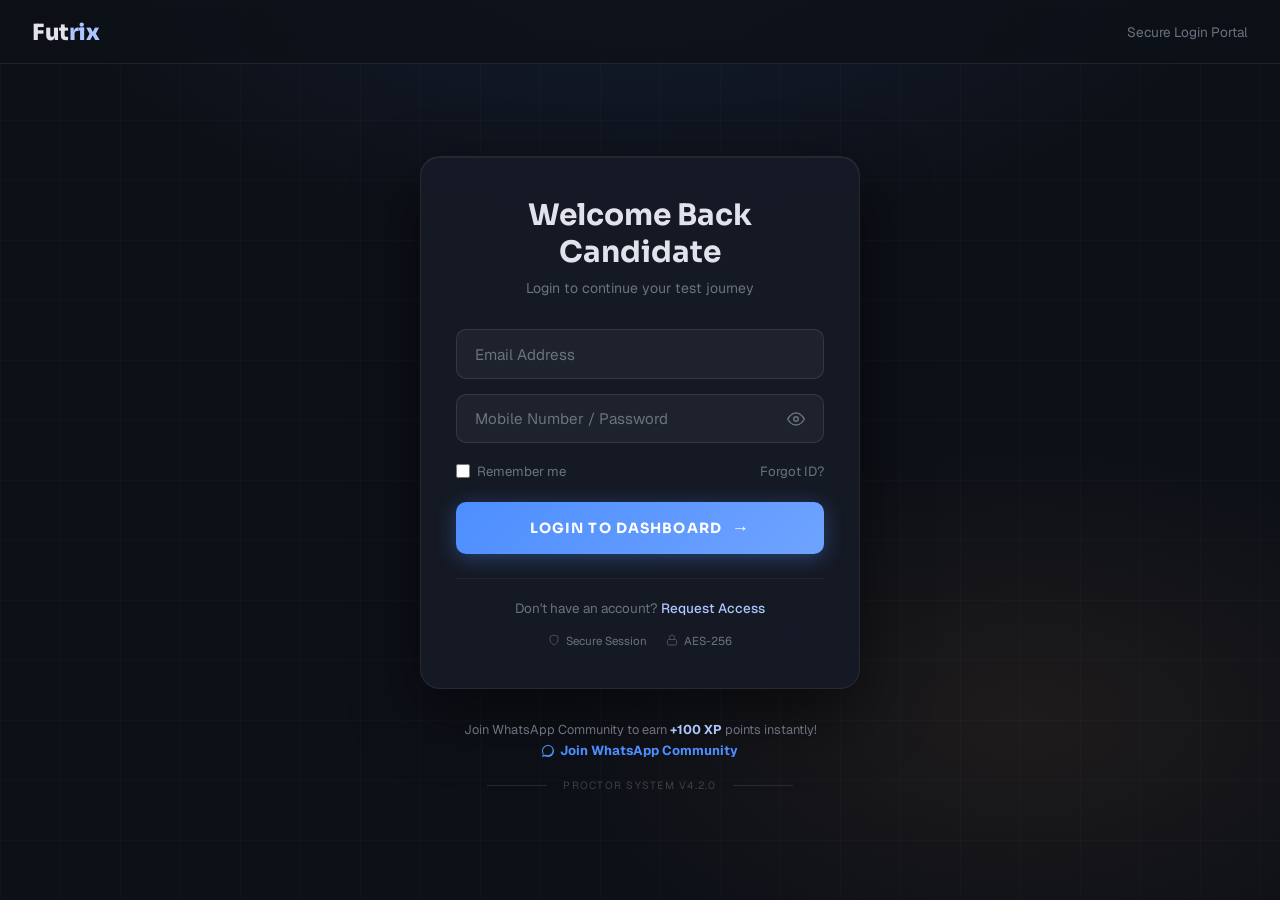
==== exam.html @ 5619fa66 "Update Futrix Web App - prevent duplicate registration and translate Roman Hindi to English" ====
<!DOCTYPE html>
<html lang="en">
<head>
  <meta charset="UTF-8" />
  <meta name="viewport" content="width=device-width, initial-scale=1.0" />
  <title>Exam | Futrix Pilot</title>
  <link rel="icon" type="image/png" href="favicon.png" />
  <link href="https://fonts.googleapis.com/css2?family=Sora:wght@400;500;600;700;800&family=Geist:wght@300;400;500;600&display=swap" rel="stylesheet" />
  <style>
    *, *::before, *::after { box-sizing: border-box; margin: 0; padding: 0; }

    :root {
      --bg:          #10131a;
      --surface:     #1a1f2e;
      --surface-hi:  #222838;
      --border:      rgba(255,255,255,0.07);
      --text:        #e1e2ec;
      --text-muted:  #6b7280;
      --primary:     #4d8eff;
      --answered:    #16a34a;
      --review:      #d97706;
      --not-visited: #2a3045;
      --current-bg:  rgba(77,142,255,0.25);
      --danger:      #ef4444;
    }

    html, body {
      height: 100%;
      font-family: 'Geist','Sora',sans-serif;
      background: var(--bg);
      color: var(--text);
      overflow: hidden;
    }

    /* ══════ TOP BAR ══════ */
    .topbar {
      height: 52px;
      background: rgba(13,16,23,0.98);
      border-bottom: 1px solid var(--border);
      display: flex;
      align-items: center;
      justify-content: space-between;
      padding: 0 1.5rem;
      position: fixed;
      top: 0; left: 0; right: 0;
      z-index: 100;
    }
    .logo {
      font-family: 'Sora', sans-serif;
      font-weight: 800;
      font-size: 1.3rem;
      letter-spacing: -0.02em;
      color: var(--text);
      text-decoration: none;
    }
    .logo span {
      color: var(--primary);
    }
    .series-id {
      font-family: 'Sora', sans-serif;
      font-size: 0.95rem;
      font-weight: 700;
      letter-spacing: 0.06em;
      color: var(--text);
    }
    .timer-badge {
      display: flex;
      align-items: center;
      gap: 0.45rem;
      background: var(--surface-hi);
      border: 1px solid var(--border);
      border-radius: 999px;
      padding: 0.35rem 1rem;
      font-family: 'Sora', sans-serif;
      font-size: 1rem;
      font-weight: 700;
      letter-spacing: 0.04em;
      color: var(--text);
      transition: background 0.3s;
    }
    .timer-badge.warning { background: rgba(239,68,68,0.15); border-color: rgba(239,68,68,0.4); color: #fca5a5; }
    .candidate-info {
      display: flex;
      align-items: center;
      gap: 0.75rem;
    }
    .candidate-details { text-align: right; }
    .candidate-name { font-size: 0.82rem; font-weight: 600; color: var(--text); }
    .candidate-id   { font-size: 0.68rem; color: var(--text-muted); }
    .avatar {
      width: 34px; height: 34px;
      border-radius: 50%;
      background: linear-gradient(135deg, var(--primary), #00e5d4);
      display: flex; align-items: center; justify-content: center;
      font-size: 0.85rem;
      font-weight: 700;
      color: #fff;
      flex-shrink: 0;
    }

    /* ══════ MAIN LAYOUT ══════ */
    .exam-layout {
      display: flex;
      height: 100vh;
      padding-top: 52px;
    }

    /* ══════ LEFT: QUESTION PANEL ══════ */
    .question-panel {
      flex: 1;
      display: flex;
      flex-direction: column;
      overflow: hidden;
      padding: 1.2rem 1.5rem 0;
    }

    .q-header {
      display: flex;
      align-items: center;
      justify-content: space-between;
      margin-bottom: 1rem;
      flex-shrink: 0;
    }
    .q-number {
      font-family: 'Sora', sans-serif;
      font-size: 1.4rem;
      font-weight: 700;
      color: var(--text);
    }
    .marks-badge {
      font-size: 0.78rem;
      font-weight: 600;
      color: var(--text-muted);
      background: var(--surface-hi);
      border: 1px solid var(--border);
      border-radius: 999px;
      padding: 0.3rem 0.9rem;
    }
    .marks-badge span { color: #4ade80; margin-right: 0.3rem; }
    .marks-badge em   { color: #f87171; font-style: normal; }

    /* Question Box */
    .q-box {
      background: var(--surface);
      border: 1px solid var(--border);
      border-radius: 14px;
      padding: 1.4rem;
      margin-bottom: 1rem;
      flex-shrink: 0;
    }
    .q-text {
      font-size: 0.95rem;
      line-height: 1.7;
      color: var(--text);
    }

    /* Options */
    .options-list {
      display: flex;
      flex-direction: column;
      gap: 0.6rem;
      margin-bottom: 1.2rem;
      flex-shrink: 0;
    }
    .option-btn {
      display: flex;
      align-items: center;
      gap: 1rem;
      padding: 0.85rem 1.1rem;
      border-radius: 10px;
      border: 1px solid rgba(255,255,255,0.08);
      background: var(--surface);
      color: var(--text);
      font-family: 'Geist', sans-serif;
      font-size: 0.92rem;
      cursor: pointer;
      transition: all 0.15s ease;
      text-align: left;
      width: 100%;
    }
    .option-btn:hover { border-color: rgba(77,142,255,0.35); background: rgba(77,142,255,0.06); }
    .option-btn.selected {
      background: rgba(77,142,255,0.18);
      border-color: var(--primary);
      color: #c7d9ff;
    }
    .option-label {
      width: 26px; height: 26px;
      border-radius: 6px;
      background: var(--surface-hi);
      display: flex; align-items: center; justify-content: center;
      font-size: 0.78rem;
      font-weight: 700;
      flex-shrink: 0;
      color: var(--text-muted);
      transition: all 0.15s;
    }
    .option-btn.selected .option-label {
      background: var(--primary);
      color: #fff;
    }

    /* Navigation */
    .nav-bar {
      display: flex;
      align-items: center;
      gap: 0.7rem;
      padding: 0.9rem 0 1rem;
      flex-shrink: 0;
      flex-wrap: wrap;
    }
    .btn-nav {
      padding: 0.65rem 1.2rem;
      border-radius: 8px;
      border: 1px solid rgba(255,255,255,0.1);
      background: var(--surface-hi);
      color: var(--text);
      font-family: 'Geist', sans-serif;
      font-size: 0.85rem;
      font-weight: 500;
      cursor: pointer;
      transition: all 0.15s;
    }
    .btn-nav:hover { background: #2a3045; }
    .btn-mark {
      background: transparent;
      border-color: var(--review);
      color: #fbbf24;
    }
    .btn-mark:hover { background: rgba(217,119,6,0.12); }
    .btn-mark.active { background: rgba(217,119,6,0.15); }
    .btn-save {
      margin-left: auto;
      background: linear-gradient(135deg, var(--primary), #6fa3ff);
      border-color: transparent;
      color: #fff;
      font-weight: 600;
      box-shadow: 0 2px 12px rgba(77,142,255,0.3);
    }
    .btn-save:hover { transform: translateY(-1px); box-shadow: 0 4px 18px rgba(77,142,255,0.45); }

    /* ══════ RIGHT: PALETTE PANEL ══════ */
    .palette-panel {
      width: 280px;
      flex-shrink: 0;
      border-left: 1px solid var(--border);
      background: rgba(13,16,23,0.6);
      display: flex;
      flex-direction: column;
      overflow: hidden;
    }

    .palette-header {
      padding: 1rem 1.1rem 0.7rem;
      border-bottom: 1px solid var(--border);
      font-family: 'Sora', sans-serif;
      font-size: 0.88rem;
      font-weight: 700;
      color: var(--text);
      flex-shrink: 0;
    }

    /* Legend */
    .palette-legend {
      display: grid;
      grid-template-columns: 1fr 1fr;
      gap: 0.35rem 0.5rem;
      padding: 0.6rem 1.1rem;
      border-bottom: 1px solid var(--border);
      flex-shrink: 0;
    }
    .legend-item {
      display: flex;
      align-items: center;
      gap: 0.4rem;
      font-size: 0.68rem;
      color: var(--text-muted);
    }
    .legend-dot {
      width: 10px; height: 10px;
      border-radius: 3px;
      flex-shrink: 0;
    }
    .ld-answered    { background: var(--answered); }
    .ld-review      { background: var(--review); }
    .ld-current     { background: var(--primary); }
    .ld-not-visited { background: var(--not-visited); border: 1px solid rgba(255,255,255,0.1); }

    /* Grid */
    .palette-grid-wrap {
      flex: 1;
      overflow-y: auto;
      padding: 0.7rem 0.9rem;
    }
    .palette-grid-wrap::-webkit-scrollbar { width: 4px; }
    .palette-grid-wrap::-webkit-scrollbar-track { background: transparent; }
    .palette-grid-wrap::-webkit-scrollbar-thumb { background: rgba(255,255,255,0.1); border-radius: 4px; }

    .palette-grid {
      display: grid;
      grid-template-columns: repeat(4, 1fr);
      gap: 0.45rem;
    }
    .p-btn {
      aspect-ratio: 1;
      border-radius: 8px;
      border: 1px solid rgba(255,255,255,0.1);
      background: var(--not-visited);
      color: var(--text-muted);
      font-family: 'Sora', sans-serif;
      font-size: 0.78rem;
      font-weight: 600;
      cursor: pointer;
      transition: all 0.15s;
      display: flex; align-items: center; justify-content: center;
    }
    .p-btn:hover { transform: scale(1.05); }
    .p-btn.answered    { background: var(--answered); color: #fff; border-color: transparent; }
    .p-btn.review      { background: var(--review);   color: #fff; border-color: transparent; }
    .p-btn.current     { background: var(--primary);  color: #fff; border-color: transparent; box-shadow: 0 0 10px rgba(77,142,255,0.5); }
    .p-btn.ans-review  { background: linear-gradient(135deg, var(--answered), var(--review)); color:#fff; border-color:transparent; }

    /* Progress + Submit */
    .palette-footer {
      padding: 0.8rem 1.1rem;
      border-top: 1px solid var(--border);
      flex-shrink: 0;
    }
    .progress-label {
      font-size: 0.65rem;
      font-weight: 600;
      letter-spacing: 0.1em;
      text-transform: uppercase;
      color: var(--text-muted);
      margin-bottom: 0.4rem;
    }
    .progress-bar {
      height: 5px;
      background: rgba(255,255,255,0.08);
      border-radius: 3px;
      overflow: hidden;
      margin-bottom: 0.9rem;
    }
    .progress-fill {
      height: 100%;
      background: linear-gradient(90deg, var(--primary), #00e5d4);
      border-radius: 3px;
      transition: width 0.4s ease;
    }
    .btn-submit {
      width: 100%;
      padding: 0.85rem;
      border-radius: 10px;
      border: none;
      background: linear-gradient(135deg, #ef4444, #dc2626);
      color: #fff;
      font-family: 'Sora', sans-serif;
      font-size: 0.9rem;
      font-weight: 700;
      cursor: pointer;
      display: flex;
      align-items: center;
      justify-content: center;
      gap: 0.5rem;
      transition: all 0.2s;
      box-shadow: 0 4px 14px rgba(239,68,68,0.35);
    }
    .btn-submit:hover { transform: translateY(-2px); box-shadow: 0 6px 20px rgba(239,68,68,0.5); }
    .btn-submit:disabled { opacity: 0.6; cursor: not-allowed; transform: none; }

    /* ══════ LOADING / ERROR SCREEN ══════ */
    .screen-overlay {
      position: fixed;
      inset: 0;
      background: var(--bg);
      display: flex;
      flex-direction: column;
      align-items: center;
      justify-content: center;
      gap: 1rem;
      z-index: 500;
    }
    .screen-overlay.hidden { display: none; }
    .loading-spinner {
      width: 48px; height: 48px;
      border: 3px solid rgba(77,142,255,0.2);
      border-top-color: var(--primary);
      border-radius: 50%;
      animation: spin 0.8s linear infinite;
    }
    @keyframes spin { to { transform: rotate(360deg); } }
    .loading-text { font-size: 0.9rem; color: var(--text-muted); }

    /* ══════ CONFIRM DIALOG ══════ */
    .dialog-overlay {
      position: fixed;
      inset: 0;
      background: rgba(0,0,0,0.7);
      display: none;
      align-items: center;
      justify-content: center;
      z-index: 600;
      backdrop-filter: blur(4px);
    }
    .dialog-overlay.show { display: flex; }
    .dialog-box {
      background: var(--surface);
      border: 1px solid var(--border);
      border-radius: 16px;
      padding: 2rem;
      max-width: 400px;
      width: 90%;
      text-align: center;
    }
    .dialog-icon { font-size: 2.5rem; margin-bottom: 0.8rem; }
    .dialog-title { font-family:'Sora',sans-serif; font-size:1.2rem; font-weight:700; margin-bottom:0.5rem; }
    .dialog-msg { font-size:0.85rem; color:var(--text-muted); line-height:1.6; margin-bottom:1.5rem; }
    .dialog-stats {
      display: grid;
      grid-template-columns: repeat(3,1fr);
      gap: 0.5rem;
      margin-bottom: 1.5rem;
    }
    .dialog-stat {
      background: var(--surface-hi);
      border-radius: 8px;
      padding: 0.5rem;
    }
    .dialog-stat-val { font-family:'Sora',sans-serif; font-size:1.2rem; font-weight:700; }
    .dialog-stat-lbl { font-size:0.65rem; color:var(--text-muted); text-transform:uppercase; letter-spacing:0.06em; }
    .dialog-actions { display:flex; gap:0.7rem; }
    .dialog-cancel {
      flex:1; padding:0.7rem; border-radius:8px;
      border:1px solid var(--border); background:var(--surface-hi);
      color:var(--text-muted); font-family:'Geist',sans-serif;
      font-size:0.85rem; cursor:pointer; transition:background 0.2s;
    }
    .dialog-cancel:hover { background:#2a3045; color:var(--text); }
    .dialog-confirm {
      flex:1; padding:0.7rem; border-radius:8px;
      border:none; background:linear-gradient(135deg,#ef4444,#dc2626);
      color:#fff; font-family:'Geist',sans-serif;
      font-size:0.85rem; font-weight:600; cursor:pointer;
      transition:all 0.2s;
    }
    .dialog-confirm:hover { transform:translateY(-1px); }

    /* ══════ RESULT SCREEN ══════ */
    .result-screen {
      position: fixed;
      inset: 0;
      background: var(--bg);
      display: none;
      flex-direction: column;
      align-items: center;
      justify-content: center;
      z-index: 700;
      gap: 1.2rem;
      padding: 2rem;
    }
    .result-screen.show { display: flex; }
    .result-logo { font-family:'Sora',sans-serif; font-size:1.8rem; font-weight:800; color:#adc6ff; margin-bottom:0.5rem; }
    .result-card {
      background: var(--surface);
      border: 1px solid var(--border);
      border-radius: 20px;
      padding: 2.5rem;
      max-width: 500px;
      width: 100%;
      text-align: center;
    }
    .result-title { font-family:'Sora',sans-serif; font-size:1.5rem; font-weight:700; margin-bottom:0.4rem; }
    .result-sub { font-size:0.85rem; color:var(--text-muted); margin-bottom:1.5rem; }
    .result-score-ring {
      width: 120px; height: 120px;
      border-radius: 50%;
      border: 4px solid var(--primary);
      display: flex; flex-direction:column;
      align-items: center; justify-content: center;
      margin: 0 auto 1.5rem;
      box-shadow: 0 0 30px rgba(77,142,255,0.3);
    }
    .result-score-val { font-family:'Sora',sans-serif; font-size:1.8rem; font-weight:800; color:var(--primary); }
    .result-score-lbl { font-size:0.65rem; color:var(--text-muted); text-transform:uppercase; }
    .result-grid {
      display: grid;
      grid-template-columns: repeat(3,1fr);
      gap: 0.75rem;
      margin-bottom: 1.5rem;
    }
    .result-stat {
      background: var(--surface-hi);
      border-radius: 10px;
      padding: 0.8rem;
    }
    .result-stat-val { font-family:'Sora',sans-serif; font-size:1.3rem; font-weight:700; }
    .result-stat-lbl { font-size:0.65rem; color:var(--text-muted); text-transform:uppercase; letter-spacing:0.05em; margin-top:0.2rem; }
    .result-stat.green .result-stat-val { color:#4ade80; }
    .result-stat.red   .result-stat-val { color:#f87171; }
    .btn-home {
      width:100%; padding:0.85rem; border-radius:10px;
      border:none; background:linear-gradient(135deg,#4d8eff,#6fa3ff);
      color:#fff; font-family:'Sora',sans-serif; font-size:0.9rem;
      font-weight:600; cursor:pointer; transition:all 0.2s;
    }
    .btn-home:hover { transform:translateY(-2px); }

    /* ══════ RESPONSIVE ══════ */
    @media (max-width: 768px) {
      html, body { overflow: auto; }
      .exam-layout { flex-direction: column; height: auto; overflow: auto; }
      .palette-panel { width: 100%; border-left: none; border-top: 1px solid var(--border); }
      .palette-grid { grid-template-columns: repeat(6,1fr); }
      .question-panel { overflow: visible; }
    }
    @media (max-width: 480px) {
      .topbar { padding: 0 0.8rem; }
      .series-id { font-size: 0.75rem; }
      .candidate-name { font-size: 0.72rem; }
      .candidate-id { display: none; }
      .question-panel { padding: 0.8rem 0.8rem 0; }
      .palette-grid { grid-template-columns: repeat(5,1fr); }
    }
  </style>
</head>
<body>

<!-- Loading Screen -->
<div class="screen-overlay" id="loadingScreen">
  <div class="loading-spinner" id="loadingSpinner"></div>
  <div class="loading-text" id="loadingText">Loading exam questions...</div>
  <button id="startFullscreenBtn" style="display: none; padding: 0.95rem 2rem; border-radius: 12px; border: none; background: linear-gradient(135deg, #4d8eff, #6fa3ff); color: #fff; font-family: 'Sora', sans-serif; font-size: 1.05rem; font-weight: 700; cursor: pointer; box-shadow: 0 4px 20px rgba(77, 142, 255, 0.4); transition: transform 0.2s;" onmouseover="this.style.transform='translateY(-2px)'" onmouseout="this.style.transform='translateY(0)'">
    🚀 Enter Secure Exam Mode
  </button>
</div>

<!-- Confirm Submit Dialog -->
<div class="dialog-overlay" id="submitDialog">
  <div class="dialog-box">
    <div class="dialog-icon">⚠️</div>
    <div class="dialog-title">Submit Exam?</div>
    <div class="dialog-msg">Are you sure you want to submit? You cannot change answers after submission.</div>
    <div class="dialog-stats">
      <div class="dialog-stat">
        <div class="dialog-stat-val" id="dlg-answered" style="color:#4ade80">0</div>
        <div class="dialog-stat-lbl">Answered</div>
      </div>
      <div class="dialog-stat">
        <div class="dialog-stat-val" id="dlg-review" style="color:#fbbf24">0</div>
        <div class="dialog-stat-lbl">For Review</div>
      </div>
      <div class="dialog-stat">
        <div class="dialog-stat-val" id="dlg-unanswered" style="color:#f87171">0</div>
        <div class="dialog-stat-lbl">Not Answered</div>
      </div>
    </div>
    <div class="dialog-actions">
      <button class="dialog-cancel" id="cancelSubmit">Cancel</button>
      <button class="dialog-confirm" id="confirmSubmit">Submit Now</button>
    </div>
  </div>
</div>

<!-- Exit Confirmation Dialog -->
<div class="dialog-overlay" id="exitWarnDialog">
  <div class="dialog-box">
    <div class="dialog-icon" style="color: var(--danger);">⚠️</div>
    <div class="dialog-title" style="color: var(--danger); font-family: 'Sora', sans-serif; font-size: 1.25rem; font-weight: 700; margin-bottom: 0.6rem;">Sandbox Exit Warning</div>
    <div class="dialog-msg" style="font-size: 0.88rem; color: var(--text-muted); line-height: 1.6; margin-bottom: 1.5rem;">
      Are you sure you want to end the test? Exiting fullscreen or switching tabs is not allowed. Click "No" to return to the test, or "Yes" to submit and exit.
    </div>
    <div class="dialog-actions" style="display: flex; gap: 0.8rem;">
      <button class="dialog-cancel" id="confirmNoExit" style="flex: 1; padding: 0.75rem; border-radius: 10px; border: 1px solid var(--border); background: var(--answered); color: #fff; font-family: 'Geist', sans-serif; font-size: 0.88rem; font-weight: 700; cursor: pointer; transition: all 0.2s;">
        No, Stay in Test
      </button>
      <button class="dialog-confirm" id="confirmYesExit" style="flex: 1; padding: 0.75rem; border-radius: 10px; border: none; background: linear-gradient(135deg, #ef4444, #dc2626); color: #fff; font-family: 'Geist', sans-serif; font-size: 0.88rem; font-weight: 700; cursor: pointer; transition: all 0.2s;">
        Yes, End Test
      </button>
    </div>
  </div>
</div>

<!-- Result Screen -->
<div class="result-screen" id="resultScreen">
  <div class="result-logo">Futrix</div>
  <div class="result-card">
    <div class="result-title">Exam Submitted! 🎉</div>
    <p class="result-sub">Your responses have been saved successfully.</p>
    <div class="result-score-ring">
      <div class="result-score-val" id="res-score">0</div>
      <div class="result-score-lbl">Score</div>
    </div>
    <!-- XP earned badge -->
    <div style="text-align:center;margin:-0.5rem 0 1rem;font-family:'Sora',sans-serif;font-size:0.95rem;font-weight:700" id="res-xp">+0 XP</div>
    <div class="result-grid">
      <div class="result-stat green">
        <div class="result-stat-val" id="res-correct">0</div>
        <div class="result-stat-lbl">Correct (+1 XP each)</div>
      </div>
      <div class="result-stat red">
        <div class="result-stat-val" id="res-wrong">0</div>
        <div class="result-stat-lbl">Wrong (-0.25 XP each)</div>
      </div>
      <div class="result-stat">
        <div class="result-stat-val" id="res-skipped">0</div>
        <div class="result-stat-lbl">Skipped</div>
      </div>
    </div>
    <button class="btn-home" onclick="window.location.href='instruction.html'">Back to Dashboard</button>
  </div>
</div>


<!-- Top Bar -->
<div class="topbar" id="topbar">
  <div style="display: flex; align-items: center; gap: 1.5rem;">
    <a href="#" class="logo">Fut<span>rix</span></a>
    <div class="series-id" id="seriesId">TS-8842-QUANT</div>
  </div>
  <div class="timer-badge" id="timerBadge">
    <svg width="14" height="14" viewBox="0 0 24 24" fill="none" stroke="currentColor" stroke-width="2.5"><circle cx="12" cy="12" r="10"/><polyline points="12 6 12 12 16 14"/></svg>
    <span id="timerDisplay">60:00</span>
  </div>
  <div class="candidate-info">
    <div class="candidate-details">
      <div class="candidate-name" id="topCandidateName">Pilot</div>
      <div class="candidate-id" id="topCandidateId">CANDIDATE ID: —</div>
    </div>
    <div class="avatar" id="topAvatar">P</div>
  </div>
</div>

<!-- Exam Layout -->
<div class="exam-layout" id="examLayout" style="display:none">

  <!-- ── LEFT: Question ── -->
  <div class="question-panel">

    <div class="q-header">
      <div class="q-number" id="qNumber">Question 1</div>
      <div class="marks-badge">
        <span id="marksPos">+4 Marks</span> | <em id="marksNeg">-1 Negative</em>
      </div>
    </div>

    <div class="q-box">
      <p class="q-text" id="qText">Loading question...</p>
    </div>

    <div class="options-list" id="optionsList">
      <!-- Injected by JS -->
    </div>

    <div class="nav-bar">
      <button class="btn-nav" id="btnPrev" onclick="goTo(currentQ - 1)">◀ Previous</button>
      <button class="btn-nav btn-mark" id="btnMark" onclick="toggleMark()">Mark for Review</button>
      <button class="btn-nav" onclick="clearAnswer()">Clear Response</button>
      <button class="btn-nav btn-save" id="btnNext" onclick="saveAndNext()">Save &amp; Next ▶</button>
    </div>

  </div>

  <!-- ── RIGHT: Palette ── -->
  <div class="palette-panel">
    <div class="palette-header">Question Palette</div>

    <div class="palette-legend">
      <div class="legend-item"><div class="legend-dot ld-answered"></div> Answered</div>
      <div class="legend-item"><div class="legend-dot ld-not-visited"></div> Not Visited</div>
      <div class="legend-item"><div class="legend-dot ld-review"></div> Review</div>
      <div class="legend-item"><div class="legend-dot ld-current"></div> Current</div>
    </div>

    <div class="palette-grid-wrap">
      <div class="palette-grid" id="paletteGrid"></div>
    </div>

    <div class="palette-footer">
      <div class="progress-label">Overall Progress</div>
      <div class="progress-bar">
        <div class="progress-fill" id="progressFill" style="width:0%"></div>
      </div>
      <button class="btn-submit" id="btnSubmit" onclick="openSubmitDialog()">
        <svg width="14" height="14" viewBox="0 0 24 24" fill="none" stroke="currentColor" stroke-width="2.5"><polyline points="9 11 12 14 22 4"/><path d="M21 12v7a2 2 0 0 1-2 2H5a2 2 0 0 1-2-2V5a2 2 0 0 1 2-2h11"/></svg>
        Submit Test
      </button>
    </div>
  </div>

</div>

<script>
/* ═══════════════════════════════════════════════
   CONFIGURATION — Update these values
═══════════════════════════════════════════════ */
const APPS_SCRIPT_URL = 'https://script.google.com/macros/s/AKfycbysnDWGpDmNvSYvnl9o_SezWAijjXYcV2Vp-47MxmYY3z8pXTLGP82DO3xg1wQ9iQs1/exec';

// Load config from sessionStorage (set by instruction.html via Apps Script)
const _savedCfg = JSON.parse(sessionStorage.getItem('futrix_exam_config') || '{}');

const EXAM_CONFIG = {
  seriesId:     _savedCfg.seriesId  || 'TS-8842-QUANT',
  totalTime:    (_savedCfg.duration || 30) * 60,   // convert mins → seconds
  marksCorrect: 1,               // +1 per correct
  marksWrong:  -0.25,            // -0.25 per wrong
};



/* ═══════════════════════════════════════════════
   STATE
═══════════════════════════════════════════════ */
let questions   = [];
let answers     = {};   // { qIndex: 'A'|'B'|'C'|'D' }
let marked      = {};   // { qIndex: true }
let visited     = {};   // { qIndex: true }
let currentQ    = 0;
let timerLeft   = EXAM_CONFIG.totalTime;
let timerHandle = null;
let submitted   = false;

const user = JSON.parse(sessionStorage.getItem('futrix_user') || '{}');

/* ═══════════════════════════════════════════════
   AUTH GUARD
═══════════════════════════════════════════════ */
if (!user.name) {
  window.location.href = 'login.html';
}

/* ═══════════════════════════════════════════════
   INIT
═══════════════════════════════════════════════ */
window.addEventListener('DOMContentLoaded', () => {
  // Populate candidate info
  document.getElementById('topCandidateName').textContent = user.name || 'Pilot';
  document.getElementById('topCandidateId').textContent   = 'ID: ' + (user.email || '—').split('@')[0].toUpperCase();
  document.getElementById('topAvatar').textContent        = (user.name || 'P').charAt(0).toUpperCase();
  document.getElementById('seriesId').textContent         = EXAM_CONFIG.seriesId;

  loadQuestions();
});

/* ═══════════════════════════════════════════════
   NETWORK HELPERS
═══════════════════════════════════════════════ */

// JSONP (works with Apps Script callback support)
function jsonpFetch(baseUrl, params, cbName) {
  return new Promise((resolve, reject) => {
    const t = setTimeout(() => { cleanup(); reject(new Error('Timeout')); }, 15000);
    window[cbName] = (data) => { cleanup(); resolve(data); };
    function cleanup() {
      clearTimeout(t);
      delete window[cbName];
      const el = document.getElementById('_examjsonp');
      if (el) el.remove();
    }
    const qs = params ? '&' + Object.keys(params).map(k =>
      encodeURIComponent(k) + '=' + encodeURIComponent(params[k])).join('&') : '';
    const s = document.createElement('script');
    s.id    = '_examjsonp';
    s.src   = baseUrl + qs + '&callback=' + cbName;
    s.onerror = () => { cleanup(); reject(new Error('Script load failed')); };
    document.head.appendChild(s);
  });
}

// Plain fetch fallback (works when Apps Script has CORS)
async function plainFetch(url) {
  const ctrl = new AbortController();
  const t    = setTimeout(() => ctrl.abort(), 12000);
  try {
    const res  = await fetch(url, { signal: ctrl.signal, redirect: 'follow' });
    const text = await res.text();
    clearTimeout(t);
    // Strip JSONP wrapper if present: funcName({...})
    const cleaned = text.trim()
      .replace(/^[a-zA-Z_$][a-zA-Z0-9_$.]*\s*\(/, '')
      .replace(/\)\s*;?\s*$/, '');
    return JSON.parse(cleaned);
  } catch (e) {
    clearTimeout(t);
    throw e;
  }
}

/* ═══════════════════════════════════════════════
   LOAD QUESTIONS
═══════════════════════════════════════════════ */
async function loadQuestions() {
  const baseUrl = APPS_SCRIPT_URL;
  const params  = { action: 'questions' };
  let data      = null;

  // Strategy 1: JSONP
  try {
    data = await jsonpFetch(baseUrl, params, 'fq_' + Date.now());
  } catch (err1) {
    console.warn('JSONP failed:', err1.message, '— trying fetch...');
    // Strategy 2: Plain fetch
    try {
      data = await plainFetch(baseUrl + '?action=questions');
    } catch (err2) {
      console.error('Fetch also failed:', err2.message);
    }
  }

  if (!data) {
    showLoadError(
      '⚠️ Google Apps Script Update Required!',
      'Your Apps Script is missing the questions handler. Please follow the steps below:'
    );
    return;
  }

  if (data.success && Array.isArray(data.questions) && data.questions.length > 0) {
    questions = data.questions;
    // Show Launch Button instead of starting immediately
    const spinner = document.getElementById('loadingSpinner');
    const loadText = document.getElementById('loadingText');
    const launchBtn = document.getElementById('startFullscreenBtn');
    if (spinner) spinner.style.display = 'none';
    if (loadText) {
      loadText.innerHTML = '🎯 Sandbox Ready!<br><span style="font-size: 0.85rem; color: var(--text-muted); font-weight: normal; display: block; margin-top: 0.5rem;">To start the test, please launch in secure sandbox mode. This will lock your browser into fullscreen to prevent tab switching.</span>';
      loadText.style.marginBottom = '1.5rem';
    }
    if (launchBtn) {
      launchBtn.style.display = 'block';
      launchBtn.onclick = () => {
        requestSandboxFullscreen();
      };
    }
  } else {
    const msg = data.message || 'No data was found in the Questions sheet.';
    showLoadError('Failed to load questions', msg);
  }
}

function showLoadError(title, detail) {
  const lo = document.getElementById('loadingScreen');
  lo.innerHTML = `
    <div style="font-size:2.5rem;margin-bottom:0.6rem">⚠️</div>
    <div style="font-family:'Sora',sans-serif;font-size:1.1rem;font-weight:700;color:#e1e2ec;margin-bottom:0.5rem">${title}</div>
    <div style="font-size:0.82rem;color:#6b7280;max-width:380px;text-align:center;line-height:1.6;margin-bottom:1.4rem">${detail}</div>
    <div style="background:#1a1f2e;border:1px solid rgba(255,255,255,0.07);border-radius:12px;padding:1rem 1.4rem;max-width:400px;text-align:left;font-size:0.78rem;color:#9ca3af;line-height:1.8;margin-bottom:1.2rem">
      <b style="color:#e1e2ec">How to Update Apps Script:</b><br>
      1. Open Google Apps Script (Extensions → Apps Script)<br>
      2. Paste the entire updated script into Code.gs (refer to Apps_Script_Code.js)<br>
      3. Deploy → Manage Deployments → Edit → Choose "New version" → Deploy<br><br>
      <b style="color:#e1e2ec">Prepare Google Sheet Tabs:</b><br>
      4. Create a sheet tab named <b style="color:#adc6ff">"Questions"</b> in your Google Sheet<br>
      5. Structure columns as: Q.No | Question | OptA | OptB | OptC | OptD | Correct | Marks | Negative
    </div>
    <button onclick="location.reload()" style="padding:0.7rem 2rem;border-radius:8px;border:none;background:linear-gradient(135deg,#4d8eff,#6fa3ff);color:#fff;font-family:'Sora',sans-serif;font-size:0.88rem;font-weight:600;cursor:pointer">
      🔄 Retry
    </button>
  `;
}


/* ═══════════════════════════════════════════════
   INIT EXAM
═══════════════════════════════════════════════ */
function initExam() {
  document.getElementById('loadingScreen').classList.add('hidden');
  document.getElementById('examLayout').style.display = 'flex';

  buildPalette();
  visited[0] = true;
  renderQuestion(0);
  startTimer();
}

/* ═══════════════════════════════════════════════
   SECURE SANDBOX & FULLSCREEN MANAGEMENT
   ═══════════════════════════════════════════════ */
function requestSandboxFullscreen() {
  const docEl = document.documentElement;
  const requestFS = docEl.requestFullscreen || docEl.mozRequestFullScreen || docEl.webkitRequestFullscreen || docEl.msRequestFullscreen;
  if (requestFS) {
    requestFS.call(docEl)
      .then(() => {
        initExam();
      })
      .catch(err => {
        console.warn('Fullscreen request rejected or failed:', err);
        // Fallback to init exam anyway so the candidate is not blocked
        initExam();
      });
  } else {
    initExam(); // Fallback
  }
}

let isExitWarningOpen = false;

function triggerExitWarning() {
  if (submitted || isExitWarningOpen) return;
  isExitWarningOpen = true;
  document.getElementById('exitWarnDialog').classList.add('show');
}

// Dialog buttons binding
document.getElementById('confirmNoExit').onclick = () => {
  document.getElementById('exitWarnDialog').classList.remove('show');
  isExitWarningOpen = false;
  // Re-enter fullscreen to keep sandboxed state
  const docEl = document.documentElement;
  const requestFS = docEl.requestFullscreen || docEl.mozRequestFullScreen || docEl.webkitRequestFullscreen || docEl.msRequestFullscreen;
  if (requestFS && !document.fullscreenElement) {
    requestFS.call(docEl).catch(err => console.warn('Re-entering fullscreen failed:', err));
  }
};

document.getElementById('confirmYesExit').onclick = () => {
  document.getElementById('exitWarnDialog').classList.remove('show');
  isExitWarningOpen = false;
  // Submit the exam (saves current progress/score) and redirect
  submitExam().then(() => {
    window.location.href = 'instruction.html';
  });
};

// Fullscreen Exit Detection
document.addEventListener('fullscreenchange', () => {
  if (!document.fullscreenElement && !submitted && !isExitWarningOpen) {
    triggerExitWarning();
  }
});
document.addEventListener('webkitfullscreenchange', () => {
  if (!document.webkitFullscreenElement && !submitted && !isExitWarningOpen) {
    triggerExitWarning();
  }
});
document.addEventListener('mozfullscreenchange', () => {
  if (!document.mozFullScreenElement && !submitted && !isExitWarningOpen) {
    triggerExitWarning();
  }
});
document.addEventListener('MSFullscreenChange', () => {
  if (!document.msFullscreenElement && !submitted && !isExitWarningOpen) {
    triggerExitWarning();
  }
});

// Tab Switch / Minimize / Window Blur Detection
document.addEventListener('visibilitychange', () => {
  if (document.hidden && !submitted && !isExitWarningOpen) {
    triggerExitWarning();
  }
});
window.addEventListener('blur', () => {
  if (!submitted && !isExitWarningOpen) {
    triggerExitWarning();
  }
});

/* ═══════════════════════════════════════════════
   TIMER
═══════════════════════════════════════════════ */
function startTimer() {
  timerHandle = setInterval(() => {
    timerLeft--;
    const m   = Math.floor(timerLeft / 60);
    const s   = timerLeft % 60;
    document.getElementById('timerDisplay').textContent =
      String(m).padStart(2,'0') + ':' + String(s).padStart(2,'0');

    // Warning at 5 minutes
    if (timerLeft <= 300) {
      document.getElementById('timerBadge').classList.add('warning');
    }
    // Auto submit at 0
    if (timerLeft <= 0) {
      clearInterval(timerHandle);
      submitExam();
    }
  }, 1000);
}

/* ═══════════════════════════════════════════════
   RENDER QUESTION
═══════════════════════════════════════════════ */
function renderQuestion(idx) {
  if (idx < 0 || idx >= questions.length) return;

  currentQ        = idx;
  visited[idx]    = true;
  const q         = questions[idx];
  const saved     = answers[idx];
  const isMarked  = marked[idx];

  document.getElementById('qNumber').textContent  = 'Question ' + (idx + 1);
  document.getElementById('qText').textContent    = q.question;
  document.getElementById('marksPos').textContent = '+' + (q.marks || EXAM_CONFIG.marksCorrect) + ' Marks';
  document.getElementById('marksNeg').textContent = (q.negative || EXAM_CONFIG.marksWrong) + ' Negative';

  // Mark button state
  const markBtn = document.getElementById('btnMark');
  markBtn.classList.toggle('active', !!isMarked);
  markBtn.textContent = isMarked ? '★ Marked' : 'Mark for Review';

  // Options
  const opts = document.getElementById('optionsList');
  opts.innerHTML = '';
  const labels = ['A','B','C','D'];
  const optKeys = ['optionA','optionB','optionC','optionD'];

  optKeys.forEach((key, i) => {
    if (!q[key]) return;
    const btn = document.createElement('button');
    btn.className = 'option-btn' + (saved === labels[i] ? ' selected' : '');
    btn.innerHTML = `<div class="option-label">${labels[i]}</div><span>${q[key]}</span>`;
    btn.onclick   = () => selectAnswer(labels[i]);
    opts.appendChild(btn);
  });

  // Nav buttons
  document.getElementById('btnPrev').disabled = (idx === 0);
  document.getElementById('btnNext').textContent =
    idx === questions.length - 1 ? 'Save & Finish ✓' : 'Save & Next ▶';

  updatePalette();
  updateProgress();
}

/* ═══════════════════════════════════════════════
   ANSWER MANAGEMENT
═══════════════════════════════════════════════ */
function selectAnswer(label) {
  answers[currentQ] = label;
  renderQuestion(currentQ);
}

function clearAnswer() {
  delete answers[currentQ];
  renderQuestion(currentQ);
}

function toggleMark() {
  if (marked[currentQ]) delete marked[currentQ];
  else marked[currentQ] = true;
  renderQuestion(currentQ);
}

function saveAndNext() {
  if (currentQ < questions.length - 1) {
    goTo(currentQ + 1);
  } else {
    openSubmitDialog();
  }
}

function goTo(idx) {
  if (idx < 0 || idx >= questions.length) return;
  visited[idx] = true;
  renderQuestion(idx);
}

/* ═══════════════════════════════════════════════
   PALETTE
═══════════════════════════════════════════════ */
function buildPalette() {
  const grid = document.getElementById('paletteGrid');
  grid.innerHTML = '';
  questions.forEach((_, i) => {
    const btn = document.createElement('button');
    btn.className   = 'p-btn';
    btn.textContent = i + 1;
    btn.id          = 'pb-' + i;
    btn.onclick     = () => goTo(i);
    grid.appendChild(btn);
  });
}

function updatePalette() {
  questions.forEach((_, i) => {
    const btn = document.getElementById('pb-' + i);
    if (!btn) return;
    btn.className = 'p-btn';
    if (i === currentQ)      { btn.classList.add('current'); return; }
    if (answers[i] && marked[i]) { btn.classList.add('ans-review'); return; }
    if (answers[i])          { btn.classList.add('answered'); return; }
    if (marked[i])           { btn.classList.add('review');   return; }
  });
}

function updateProgress() {
  const answered = Object.keys(answers).length;
  const pct = questions.length ? (answered / questions.length) * 100 : 0;
  document.getElementById('progressFill').style.width = pct + '%';
}

/* ═══════════════════════════════════════════════
   SUBMIT
═══════════════════════════════════════════════ */
function openSubmitDialog() {
  const answered   = Object.keys(answers).length;
  const reviewOnly = Object.keys(marked).filter(i => !answers[i]).length;
  const unanswered = questions.length - answered;

  document.getElementById('dlg-answered').textContent   = answered;
  document.getElementById('dlg-review').textContent     = Object.keys(marked).length;
  document.getElementById('dlg-unanswered').textContent = unanswered;
  document.getElementById('submitDialog').classList.add('show');
}

document.getElementById('cancelSubmit').onclick  = () =>
  document.getElementById('submitDialog').classList.remove('show');

document.getElementById('confirmSubmit').onclick = () => {
  document.getElementById('submitDialog').classList.remove('show');
  submitExam();
};

async function submitExam() {
  if (submitted) return;
  submitted = true;
  clearInterval(timerHandle);

  // Show loading on submit button
  const sb = document.getElementById('btnSubmit');
  sb.disabled     = true;
  sb.textContent  = 'Submitting...';

  // Calculate score: +1 correct, -0.25 wrong
  let correct = 0, wrong = 0, skipped = 0;
  questions.forEach((q, i) => {
    const ans = answers[i];
    if (!ans) { skipped++; return; }
    if (ans === q.correct) correct++;
    else wrong++;
  });

  const score    = parseFloat((correct * 1 - wrong * 0.25).toFixed(2));
  const xpEarned = score;   // XP = score (1 per correct, -0.25 per wrong)
  const timeTaken = EXAM_CONFIG.totalTime - timerLeft;

  // Build payload
  const payload = {
    candidateName:  user.name  || '',
    candidateEmail: user.email || '',
    candidatePhone: user.phone || '',
    seriesId:       EXAM_CONFIG.seriesId,
    answers:        JSON.stringify(answers),
    correct,
    wrong,
    skipped,
    score,
    xpEarned,
    totalQuestions: questions.length,
    timeTaken,
  };

  // Save to sheet via Apps Script (best-effort, fire and forget)
  try {
    await jsonpFetch(APPS_SCRIPT_URL, { action: 'submit', ...payload }, 'fsub_' + Date.now());
  } catch (e) {
    // Try plain fetch as fallback
    try {
      const params = Object.keys(payload)
        .map(k => `${encodeURIComponent(k)}=${encodeURIComponent(payload[k])}`)
        .join('&');
      await plainFetch(`${APPS_SCRIPT_URL}?action=submit&${params}`);
    } catch (e2) {
      console.warn('Response save failed (exam still complete):', e2.message);
    }
  }

  showResult(correct, wrong, skipped, score);
  try {
    localStorage.setItem('attempted_' + EXAM_CONFIG.seriesId, 'true');
  } catch (e) {
    console.warn('LocalStorage save failed:', e);
  }
}

function showResult(correct, wrong, skipped, score) {
  const total       = questions.length;                      // max = 1 per question
  const xpEarned    = score;
  const displayScore = score.toFixed(2);                   // e.g. 0.75

  document.getElementById('res-score').textContent   = displayScore + ' / ' + total;
  document.getElementById('res-correct').textContent = correct;
  document.getElementById('res-wrong').textContent   = wrong;
  document.getElementById('res-skipped').textContent = skipped;

  // Update XP in sessionStorage so instruction page reflects new total
  try {
    const u = JSON.parse(sessionStorage.getItem('futrix_user') || '{}');
    u.xp = parseFloat(((u.xp || 100) + xpEarned).toFixed(2));
    sessionStorage.setItem('futrix_user', JSON.stringify(u));
  } catch(_) {}

  // Show XP earned on result screen
  const xpEl = document.getElementById('res-xp');
  if (xpEl) {
    xpEl.textContent = (xpEarned >= 0 ? '+' : '') + xpEarned.toFixed(2) + ' XP';
    xpEl.style.color = xpEarned >= 0 ? '#4ade80' : '#f87171';
  }

  document.getElementById('resultScreen').classList.add('show');
}

/* ═══════════════════════════════════════════════
   PREVENT PAGE LEAVE
═══════════════════════════════════════════════ */
window.addEventListener('beforeunload', (e) => {
  if (!submitted && questions.length > 0) {
    e.preventDefault();
    e.returnValue = 'Exam is in progress. Are you sure you want to leave?';
  }
});
</script>
</body>
</html>
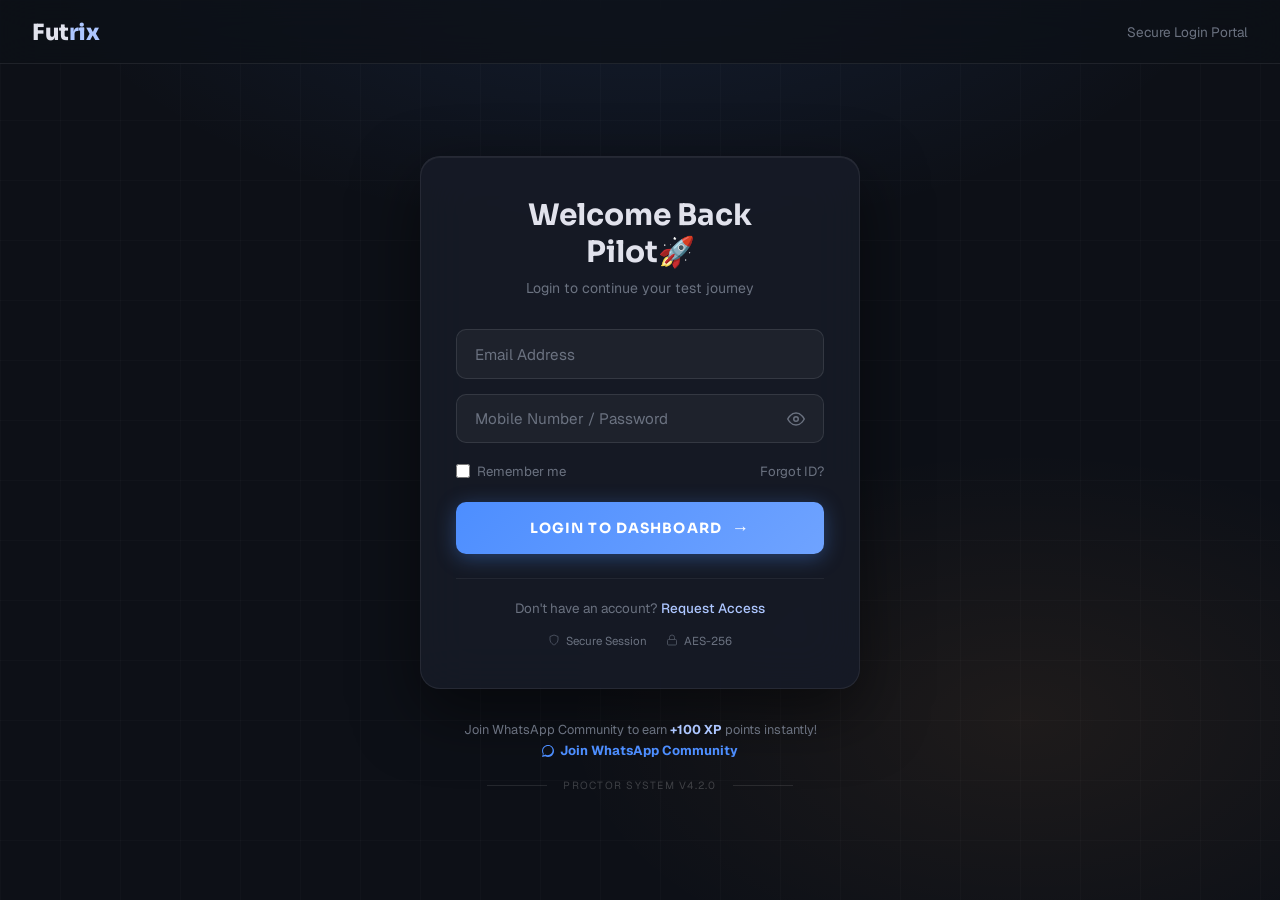
==== commit 28eb46cd: "Fix candidate-specific attempt checking and Google Sheets verification in original HTML codebase" ====
--- a/exam.html
+++ b/exam.html
@@ -1170,7 +1170,8 @@
 
   showResult(correct, wrong, skipped, score);
   try {
-    localStorage.setItem('attempted_' + EXAM_CONFIG.seriesId, 'true');
+    const userEmail = (user.email || '').toLowerCase().trim();
+    localStorage.setItem('attempted_' + userEmail + '_' + EXAM_CONFIG.seriesId, 'true');
   } catch (e) {
     console.warn('LocalStorage save failed:', e);
   }
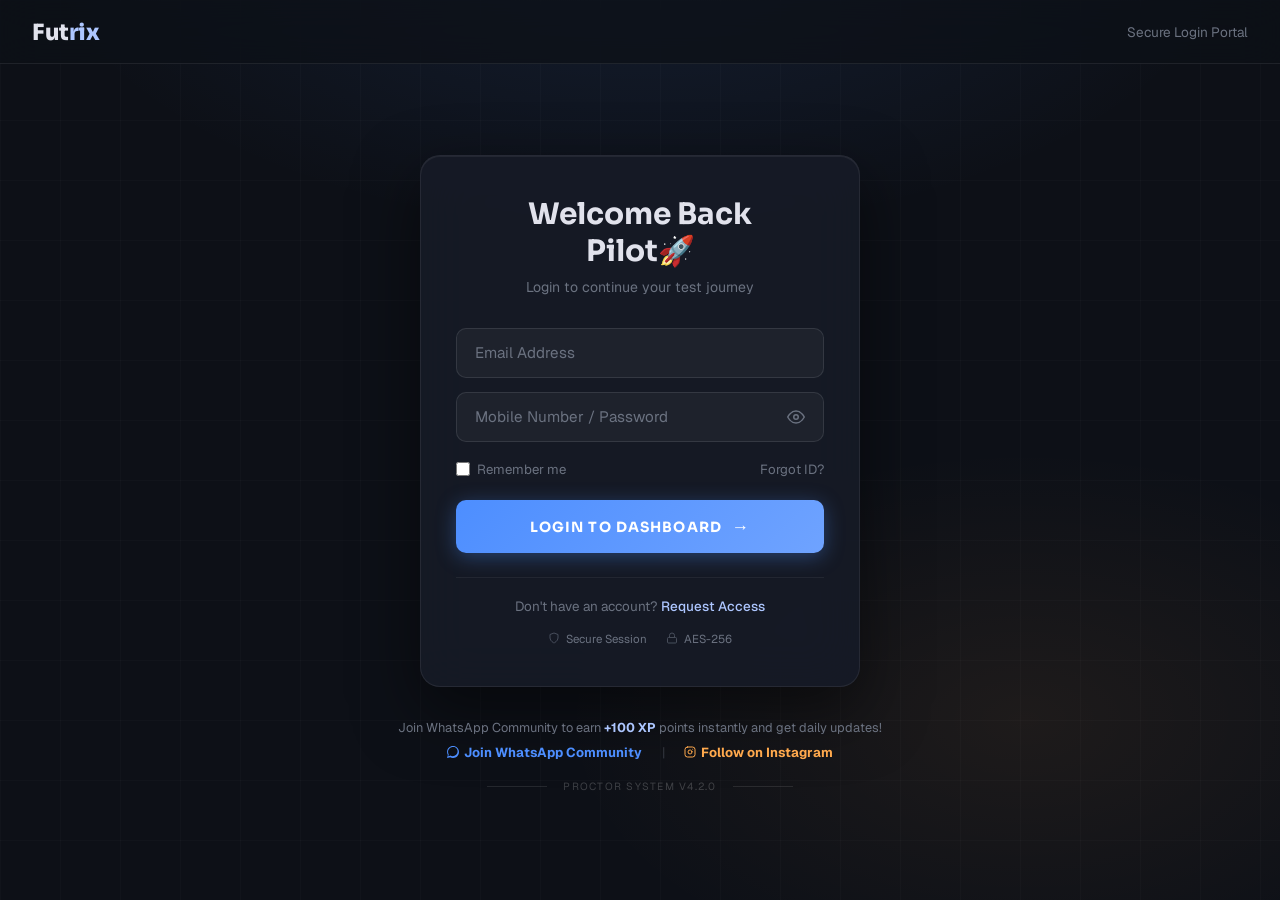
==== commit ff85c6b9: "Update webapp" ====
--- a/exam.html
+++ b/exam.html
@@ -451,14 +451,16 @@
       inset: 0;
       background: var(--bg);
       display: none;
+      overflow-y: auto;
+      padding: 3rem 1rem;
+      z-index: 700;
+    }
+    .result-screen.show {
+      display: flex;
       flex-direction: column;
       align-items: center;
-      justify-content: center;
-      z-index: 700;
-      gap: 1.2rem;
-      padding: 2rem;
-    }
-    .result-screen.show { display: flex; }
+      justify-content: flex-start;
+    }
     .result-logo { font-family:'Sora',sans-serif; font-size:1.8rem; font-weight:800; color:#adc6ff; margin-bottom:0.5rem; }
     .result-card {
       background: var(--surface);
@@ -468,6 +470,7 @@
       max-width: 500px;
       width: 100%;
       text-align: center;
+      margin: 1.5rem auto 3rem;
     }
     .result-title { font-family:'Sora',sans-serif; font-size:1.5rem; font-weight:700; margin-bottom:0.4rem; }
     .result-sub { font-size:0.85rem; color:var(--text-muted); margin-bottom:1.5rem; }
@@ -520,6 +523,28 @@
       .candidate-id { display: none; }
       .question-panel { padding: 0.8rem 0.8rem 0; }
       .palette-grid { grid-template-columns: repeat(5,1fr); }
+      .result-card {
+        padding: 1.5rem 1.1rem;
+        border-radius: 16px;
+        margin: 1rem auto 2rem;
+        max-width: 100%;
+      }
+      .result-title {
+        font-size: 1.3rem;
+      }
+      .result-grid {
+        gap: 0.5rem;
+        margin-bottom: 1.2rem;
+      }
+      .result-stat {
+        padding: 0.5rem 0.25rem;
+      }
+      .result-stat-val {
+        font-size: 1.15rem;
+      }
+      .result-stat-lbl {
+        font-size: 0.58rem;
+      }
     }
   </style>
 </head>
@@ -582,7 +607,7 @@
 
 <!-- Result Screen -->
 <div class="result-screen" id="resultScreen">
-  <div class="result-logo">Futrix</div>
+  <div class="logo" style="font-size: 1.8rem; font-weight: 800; margin-top: 1rem; margin-bottom: 0.5rem; display: inline-block;">Fut<span>rix</span></div>
   <div class="result-card">
     <div class="result-title">Exam Submitted! 🎉</div>
     <p class="result-sub">Your responses have been saved successfully.</p>
@@ -604,6 +629,82 @@
       <div class="result-stat">
         <div class="result-stat-val" id="res-skipped">0</div>
         <div class="result-stat-lbl">Skipped</div>
+      </div>
+    </div>
+    <!-- Premium Report Box -->
+    <div style="background: rgba(77,142,255,0.06); border: 1px solid rgba(77,142,255,0.2); border-radius: 14px; padding: 1.25rem; margin-bottom: 1.5rem; text-align: left; font-size: 0.85rem; line-height: 1.6; color: var(--text);">
+      <div style="display: flex; align-items: center; gap: 0.5rem; margin-bottom: 0.6rem; font-family: 'Sora', sans-serif; font-size: 0.95rem; font-weight: 700; color: var(--primary);">
+        <span>👑</span> Detailed Performance Report
+      </div>
+      
+      <p style="margin-bottom: 0.8rem; font-weight: 600;">Want your detailed performance report instantly?</p>
+      
+      <!-- Read More Button (shown only when collapsed) -->
+      <div id="readMoreReportWrap" style="text-align: center; margin: 0.5rem 0 0.2rem;">
+        <button type="button" id="readMoreReportBtn" style="
+          background: rgba(77, 142, 255, 0.08);
+          border: 1px dashed var(--primary);
+          color: var(--primary);
+          padding: 0.4rem 1rem;
+          border-radius: 6px;
+          cursor: pointer;
+          font-family: 'Sora', sans-serif;
+          font-size: 0.78rem;
+          font-weight: 600;
+          transition: all 0.2s ease;
+          display: inline-flex;
+          align-items: center;
+          gap: 0.35rem;
+        " onmouseover="this.style.background='rgba(77, 142, 255, 0.15)'" onmouseout="this.style.background='rgba(77, 142, 255, 0.08)'">
+          <span>📖</span> Read More Details
+        </button>
+      </div>
+
+      <!-- Collapsible Report Details -->
+      <div id="collapsibleReportDetails" style="display: none;">
+        <p style="margin-top: 0.8rem; margin-bottom: 0.4rem; color: var(--primary); font-weight: 600;">🚀 Upgrade to the Premium Report Plan and get immediate access to:</p>
+        
+        <ul style="list-style: none; padding-left: 0.2rem; margin-bottom: 0.8rem; display: flex; flex-direction: column; gap: 0.3rem;">
+          <li>✅ Subject-wise Analysis</li>
+          <li>✅ Accuracy Report</li>
+          <li>✅ Performance Insights</li>
+          <li>✅ Strengths & Weaknesses</li>
+          <li>✅ Improvement Recommendations</li>
+        </ul>
+        
+        <p style="margin-bottom: 0.6rem; color: var(--text-muted); font-size: 0.8rem; border-top: 1px solid rgba(255,255,255,0.06); padding-top: 0.6rem;">
+          🏫 Students enrolled through a FUTRIX-registered coaching institute do not need to purchase the Premium Report for coaching review.
+        </p>
+        
+        <p style="margin-bottom: 0.8rem; color: var(--text-muted); font-size: 0.8rem;">
+          Your detailed performance report will be shared with your registered coaching institute free of cost within 7 days.
+        </p>
+        
+        <div style="background: rgba(255, 169, 77, 0.07); border: 1px solid rgba(255, 169, 77, 0.2); border-radius: 8px; padding: 0.6rem 0.8rem; font-size: 0.8rem; color: var(--text); margin-bottom: 0.8rem;">
+          <strong style="color: var(--accent);">⚡ Need your report right now?</strong><br>
+          Upgrade to Premium and unlock instant access.
+        </div>
+
+        <!-- Hide Button (shown only when expanded at the bottom of the content) -->
+        <div id="hideReportWrap" style="text-align: center; margin: 0.5rem 0 0;">
+          <button type="button" id="hideReportBtn" style="
+            background: rgba(77, 142, 255, 0.08);
+            border: 1px dashed var(--primary);
+            color: var(--primary);
+            padding: 0.4rem 1rem;
+            border-radius: 6px;
+            cursor: pointer;
+            font-family: 'Sora', sans-serif;
+            font-size: 0.78rem;
+            font-weight: 600;
+            transition: all 0.2s ease;
+            display: inline-flex;
+            align-items: center;
+            gap: 0.35rem;
+          " onmouseover="this.style.background='rgba(77, 142, 255, 0.15)'" onmouseout="this.style.background='rgba(77, 142, 255, 0.08)'">
+            <span>📖</span> Hide Details
+          </button>
+        </div>
       </div>
     </div>
     <button class="btn-home" onclick="window.location.href='instruction.html'">Back to Dashboard</button>
@@ -1213,6 +1314,24 @@
     e.returnValue = 'Exam is in progress. Are you sure you want to leave?';
   }
 });
+
+  // Toggle Collapsible Premium Report Details
+  const readMoreReportWrap = document.getElementById('readMoreReportWrap');
+  const collapsibleReportDetails = document.getElementById('collapsibleReportDetails');
+  const readMoreReportBtn = document.getElementById('readMoreReportBtn');
+  const hideReportBtn = document.getElementById('hideReportBtn');
+
+  if (readMoreReportBtn && hideReportBtn && collapsibleReportDetails) {
+    readMoreReportBtn.addEventListener('click', () => {
+      collapsibleReportDetails.style.display = 'block';
+      readMoreReportWrap.style.display = 'none';
+    });
+
+    hideReportBtn.addEventListener('click', () => {
+      collapsibleReportDetails.style.display = 'none';
+      readMoreReportWrap.style.display = 'block';
+    });
+  }
 </script>
 </body>
 </html>
